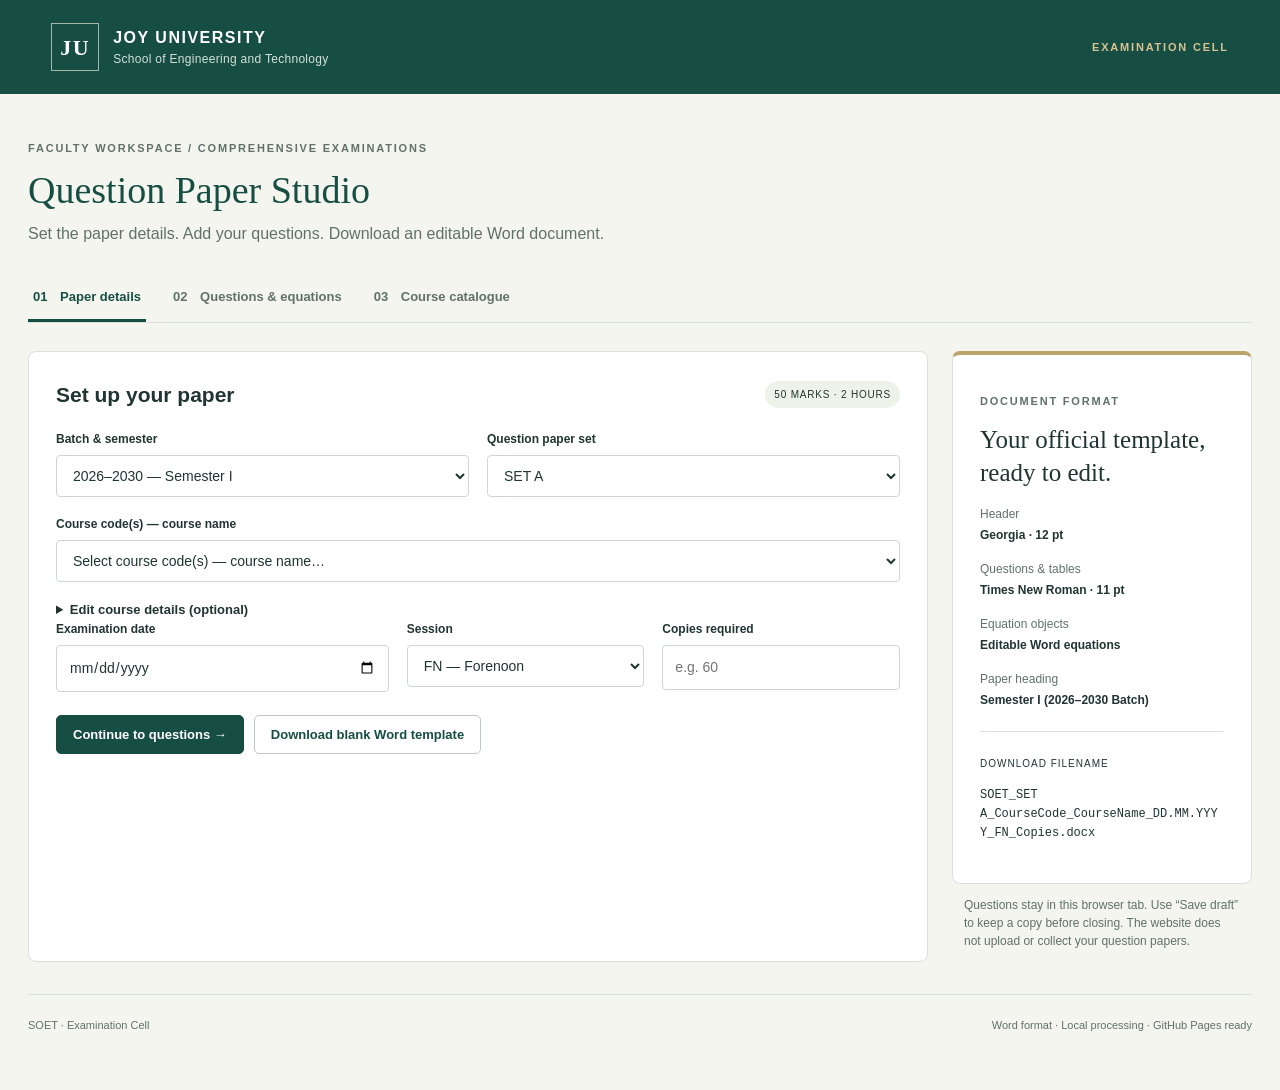
==== soet-qp/index.html @ 1df47dbe "Add files via upload" ====
<!doctype html><html lang="en"><head><meta charset="utf-8"><meta name="viewport" content="width=device-width,initial-scale=1"><title>SOET · Question Paper Studio</title><link rel="stylesheet" href="style.css"></head><body>
<header><div class="brand"><span class="seal">JU</span><div>JOY UNIVERSITY<small>School of Engineering and Technology</small></div></div><span class="tag">EXAMINATION CELL</span></header>
<main><div class="intro"><p class="eyebrow">FACULTY WORKSPACE / COMPREHENSIVE EXAMINATIONS</p><h1>Question Paper Studio</h1><p>Set the paper details. Add your questions. Download an editable Word document.</p></div>
<nav aria-label="Workspace"><button class="active" data-tab="details">01 <span>Paper details</span></button><button data-tab="questions">02 <span>Questions & equations</span></button><button data-tab="catalogue">03 <span>Course catalogue</span></button></nav>
<div id="message" role="status" aria-live="polite"></div>
<section id="details" class="tab"><div class="workspace"><div class="panel"><div class="panel-head"><h2>Set up your paper</h2><span class="badge">50 MARKS · 2 HOURS</span></div>
<div class="grid"><label>Batch & semester<select id="batch"></select></label><label>Question paper set<select id="set"><option>SET A</option><option>SET B</option></select></label></div>
<label>Course code(s) — course name<select id="course"><option value="">Select course code(s) — course name…</option></select></label>
<details id="courseCorrections"><summary>Edit course details (optional)</summary><div class="grid"><label>Course title<input id="title" placeholder="Enter course title"></label><label>Course code(s)<input id="codes" placeholder="Separate common course codes with /"></label></div><p class="hint">Selected course details fill automatically. Make corrections here only when needed.</p></details>
<div class="grid three"><label>Examination date<input id="date" type="date" required></label><label>Session<select id="session"><option value="FN">FN — Forenoon</option><option value="AN">AN — Afternoon</option></select></label><label>Copies required<input id="copies" type="number" min="1" step="1" placeholder="e.g. 60"></label></div>
<div class="actions"><button class="primary" id="continue">Continue to questions →</button><button id="blank">Download blank Word template</button></div></div>
<aside><div class="panel summary"><p class="eyebrow">DOCUMENT FORMAT</p><h3>Your official template,<br>ready to edit.</h3><dl><dt>Header</dt><dd>Georgia · 12 pt</dd><dt>Questions & tables</dt><dd>Times New Roman · 11 pt</dd><dt>Equation objects</dt><dd>Editable Word equations</dd><dt>Paper heading</dt><dd id="headingSummary"></dd></dl><div class="filename"><small>DOWNLOAD FILENAME</small><p id="filename"></p></div></div><p class="note">Questions stay in this browser tab. Use “Save draft” to keep a copy before closing. The website does not upload or collect your question papers.</p></aside></div></section>
<section id="questions" class="tab" hidden><div class="panel"><div class="panel-head"><div><h2>Write your questions</h2><p class="hint">13 questions · retain the prescribed section choices and marks.</p></div><button id="back">← Paper details</button></div>
<details class="equation-help"><summary>How to enter equations</summary><p>Enclose each equation in <code>$…$</code>. Use braces for grouped powers and subscripts. The preview below each question shows the result.</p><div class="examples"><code>$\frac{M}{I}=\frac{\sigma}{y}=\frac{E}{R}$</code><code>$\delta=\frac{P L^{3}}{3 E I}$</code><code>$v=\sqrt{2 g h}$</code><code>$R_{A}+R_{B}=100$</code></div><p>Supported: fractions, square roots, powers, subscripts, Greek symbols, sin/cos/tan/log/ln, ∫ and ∑ symbols. Matrices, cases and full LaTeX environments are not supported. Complex equations can be added in Word after download. Word may use its maths font for equation symbols.</p></details>
<div id="questionList"></div><div class="actions sticky"><button class="primary" id="download">Download completed Word paper</button><button id="saveDraft">Save draft</button><label class="button" for="loadDraft">Open draft</label><input id="loadDraft" type="file" accept=".json" hidden></div></div></section>
<section id="catalogue" class="tab" hidden><div class="panel"><div class="panel-head"><div><h2>SOET course catalogue</h2><p id="catalogCount" class="hint"></p></div><button id="exportCatalogue">Download catalog.js</button></div><p>Edit courses, codes, dates and batches below. “Apply changes” updates this tab. To make changes available to everyone, download <code>catalog.js</code> and replace that file in the GitHub repository.</p><p class="hint">The 2023–2027 batch displays Semester VI by request. Its courses come from the timetable’s Semester VII section. Course titles and codes otherwise follow the supplied draft timetable; verify corrections before circulation.</p><input id="catalogSearch" type="search" placeholder="Search course title or code…" aria-label="Search catalogue"><div class="catalog-table"><table><thead><tr><th>Source semester</th><th>Course</th><th>Codes</th><th>Date / session</th></tr></thead><tbody id="catalogRows"></tbody></table></div><details><summary>Edit catalogue data</summary><p>JSON format. Course entries with the same name in a semester are combined in the dropdown, with all their unique codes separated by slashes.</p><textarea id="catalogEditor" class="json" spellcheck="false" aria-label="Editable catalogue JSON"></textarea><div class="actions"><button id="applyCatalogue" class="primary">Apply changes</button><label class="button" for="importCatalogue">Import catalogue</label><input type="file" id="importCatalogue" accept=".js,.json" hidden><button id="resetCatalogue">Restore original catalogue</button></div></details></div></section>
<footer>SOET · Examination Cell <span>Word format · Local processing · GitHub Pages ready</span></footer></main>
<script src="vendor/jszip.min.js"></script><script src="template.js"></script><script src="catalog.js"></script><script src="equations.js"></script><script src="app.js"></script></body></html>
---- soet-qp/style.css ----
:root{--ink:#203530;--green:#174e43;--muted:#61716a;--line:#dae1db;--gold:#bca36a;--paper:#fff;--bg:#f4f5ef}*{box-sizing:border-box}body{margin:0;background:var(--bg);font-family:Arial,Helvetica,sans-serif;color:var(--ink);line-height:1.5}header{background:var(--green);color:white;padding:23px max(4vw,24px);display:flex;justify-content:space-between;align-items:center}.brand{display:flex;align-items:center;gap:14px;font-weight:bold;letter-spacing:1.5px}.brand small{display:block;font-size:12px;font-weight:normal;letter-spacing:.3px;color:#d4e2d8}.seal{border:1px solid #a5b7a7;width:48px;height:48px;display:grid;place-items:center;font-family:Georgia;font-size:22px}.tag,.eyebrow{font-size:11px;letter-spacing:1.8px;font-weight:700}.tag{color:#d6c391}main{max-width:1280px;margin:auto;padding:35px 28px}.intro h1{font:38px Georgia,serif;margin:8px 0;color:var(--green)}.intro>p:last-child{color:var(--muted);margin:10px 0 28px}.eyebrow{color:var(--muted)}nav{display:flex;border-bottom:1px solid var(--line);gap:22px;margin-bottom:28px}nav button{border:0;border-bottom:3px solid transparent;border-radius:0;background:none;padding:15px 5px;color:var(--muted)}nav button span{margin-left:9px}nav button.active{color:var(--green);border-color:var(--green)}button,.button{cursor:pointer;border:1px solid #bdc9c1;background:#fff;color:var(--green);border-radius:5px;padding:11px 16px;font-size:13px;font-weight:600;display:inline-block}button:hover,.button:hover{background:#ecf2ed}button:focus-visible,input:focus-visible,select:focus-visible,textarea:focus-visible,summary:focus-visible{outline:3px solid #bca36a;outline-offset:2px}.primary{background:var(--green);color:white;border-color:var(--green)}.primary:hover{background:#226655}.workspace{display:grid;grid-template-columns:minmax(0,1fr) 300px;gap:24px}.panel{background:var(--paper);border:1px solid var(--line);border-radius:8px;padding:27px}.panel-head{display:flex;align-items:center;justify-content:space-between;gap:16px;margin-bottom:20px}h2{font-size:21px;margin:0}h3{font:25px/1.3 Georgia;margin:15px 0}.badge{font-size:10px;letter-spacing:.8px;background:#eef3e9;padding:6px 9px;border-radius:20px;white-space:nowrap}.grid{display:grid;grid-template-columns:1fr 1fr;gap:18px;margin-bottom:18px}.grid.three{grid-template-columns:1.4fr 1fr 1fr}label{display:block;font-size:12px;font-weight:600}input,select,textarea{width:100%;padding:11px 12px;border:1px solid #cdd7cf;border-radius:4px;background:white;font:14px/1.5 Arial;color:var(--ink);margin-top:7px}textarea{resize:vertical;min-height:110px}fieldset{border:0;padding:0;margin:20px 0}legend{font-size:12px;font-weight:bold}legend small{display:block;font-size:11px;font-weight:normal;color:var(--muted)}.programs{max-height:210px;overflow:auto;border:1px solid var(--line);border-top:0;padding:8px 12px}.program{display:flex;align-items:flex-start;gap:9px;padding:7px 0;font-size:12px;font-weight:400}.program input{width:auto;margin:3px 0;accent-color:var(--green)}#course{margin-bottom:18px}.hint,.note{font-size:12px;color:var(--muted)}.note{padding:0 12px}.actions{display:flex;flex-wrap:wrap;gap:10px;margin-top:23px;align-items:center}dl{font-size:12px}dt{color:var(--muted);margin-top:16px}dd{margin:3px 0 0;font-weight:bold}.filename{border-top:1px solid var(--line);margin-top:22px;padding-top:18px}.filename small{font-size:10px;letter-spacing:1px}.filename p{font:12px/1.6 monospace;overflow-wrap:anywhere}.summary{border-top:4px solid var(--gold)}footer{border-top:1px solid var(--line);padding:22px 0;font-size:11px;color:var(--muted);margin-top:32px;display:flex;justify-content:space-between}.equation-help{background:#f6f8f4;padding:15px 18px;border:1px solid var(--line);border-radius:5px;font-size:13px}.examples{display:grid;gap:8px}code{font-family:monospace;background:#eef1eb;padding:2px 4px}summary{cursor:pointer;font-size:13px;font-weight:bold}.section-title{padding:20px 0 10px;border-bottom:2px solid var(--green);margin-top:15px;display:flex;justify-content:space-between;gap:15px}.section-title small{font-weight:normal;color:var(--muted)}.question{padding:20px 0;border-bottom:1px solid var(--line);display:grid;grid-template-columns:minmax(0,1fr) 175px;gap:20px}.question-head{display:flex;justify-content:space-between;font-size:13px;font-weight:bold}.maps{display:flex;gap:8px;align-items:start;padding-top:23px}.maps label{flex:1;min-width:0}.maps input{padding:8px;min-width:0}.preview{background:#fafbf8;padding:12px;border-left:2px solid #c3d2bf;font:15px/1.6 'Times New Roman',serif;margin-top:8px;overflow-wrap:anywhere;min-height:42px}.preview.error{color:#a53222;background:#fff4f0}.preview math{font-size:18px}.sticky{position:sticky;bottom:0;background:#fffef8;padding:15px;border:1px solid var(--line);box-shadow:0 -4px 18px #20353008}.catalog-table{overflow:auto;max-height:440px;margin:15px 0 24px}table{border-collapse:collapse;width:100%;font-size:12px}th,td{text-align:left;padding:11px;border-bottom:1px solid var(--line);vertical-align:top}th{position:sticky;top:0;background:#e9f0e9}td:nth-child(3){font-family:monospace}.json{min-height:360px;font:12px/1.6 monospace}.status{padding:12px 16px;background:#e8f1e6;border:1px solid #b8cbb7;margin-bottom:20px;border-radius:5px;font-size:13px}.status.error{background:#fff1eb;border-color:#e8b4a4;color:#8c3527}[hidden]{display:none!important}@media(max-width:900px){.workspace{grid-template-columns:1fr}.summary h3 br{display:none}.summary dl{display:grid;grid-template-columns:1fr 1fr}.summary dd{margin-top:16px}.tag{display:none}}@media(max-width:600px){main{padding:24px 14px}.intro h1{font-size:30px}.panel{padding:18px}.grid,.grid.three{grid-template-columns:1fr;gap:12px}.question{grid-template-columns:1fr;gap:0}.maps{padding-top:8px;max-width:240px}nav{gap:10px}nav button{font-size:11px;padding:10px 0}nav button span{margin-left:3px}.panel-head{align-items:flex-start;flex-direction:column}footer{display:block}footer span{display:block;margin-top:5px}.brand{font-size:13px}.section-title{flex-direction:column;gap:0}}
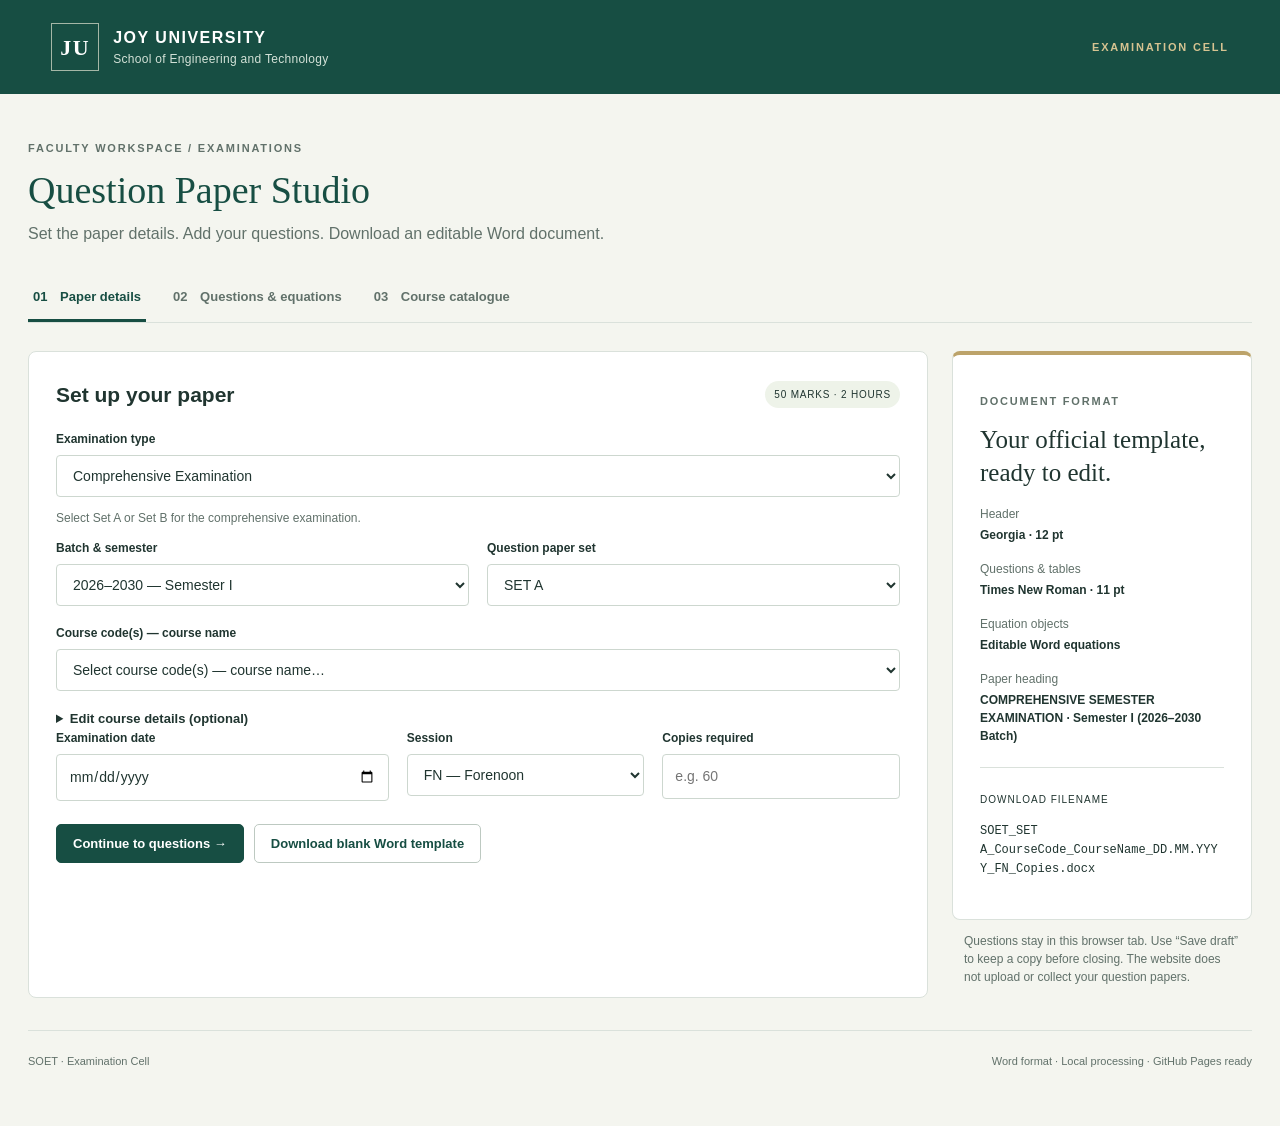
==== commit 885d967e: "Add files via upload" ====
--- a/soet-qp/index.html
+++ b/soet-qp/index.html
@@ -1,10 +1,10 @@
 <!doctype html><html lang="en"><head><meta charset="utf-8"><meta name="viewport" content="width=device-width,initial-scale=1"><title>SOET · Question Paper Studio</title><link rel="stylesheet" href="style.css"></head><body>
 <header><div class="brand"><span class="seal">JU</span><div>JOY UNIVERSITY<small>School of Engineering and Technology</small></div></div><span class="tag">EXAMINATION CELL</span></header>
-<main><div class="intro"><p class="eyebrow">FACULTY WORKSPACE / COMPREHENSIVE EXAMINATIONS</p><h1>Question Paper Studio</h1><p>Set the paper details. Add your questions. Download an editable Word document.</p></div>
+<main><div class="intro"><p class="eyebrow">FACULTY WORKSPACE / EXAMINATIONS</p><h1>Question Paper Studio</h1><p>Set the paper details. Add your questions. Download an editable Word document.</p></div>
 <nav aria-label="Workspace"><button class="active" data-tab="details">01 <span>Paper details</span></button><button data-tab="questions">02 <span>Questions & equations</span></button><button data-tab="catalogue">03 <span>Course catalogue</span></button></nav>
 <div id="message" role="status" aria-live="polite"></div>
 <section id="details" class="tab"><div class="workspace"><div class="panel"><div class="panel-head"><h2>Set up your paper</h2><span class="badge">50 MARKS · 2 HOURS</span></div>
-<div class="grid"><label>Batch & semester<select id="batch"></select></label><label>Question paper set<select id="set"><option>SET A</option><option>SET B</option></select></label></div>
+<label>Examination type<select id="examType"><option value="comprehensive">Comprehensive Examination</option><option value="backlog">Backlog Examination</option></select></label><p id="examHint" class="hint">Select Set A or Set B for the comprehensive examination.</p><div class="grid"><label>Batch & semester<select id="batch"></select></label><label id="setField">Question paper set<select id="set"><option>SET A</option><option>SET B</option></select></label></div>
 <label>Course code(s) — course name<select id="course"><option value="">Select course code(s) — course name…</option></select></label>
 <details id="courseCorrections"><summary>Edit course details (optional)</summary><div class="grid"><label>Course title<input id="title" placeholder="Enter course title"></label><label>Course code(s)<input id="codes" placeholder="Separate common course codes with /"></label></div><p class="hint">Selected course details fill automatically. Make corrections here only when needed.</p></details>
 <div class="grid three"><label>Examination date<input id="date" type="date" required></label><label>Session<select id="session"><option value="FN">FN — Forenoon</option><option value="AN">AN — Afternoon</option></select></label><label>Copies required<input id="copies" type="number" min="1" step="1" placeholder="e.g. 60"></label></div>
